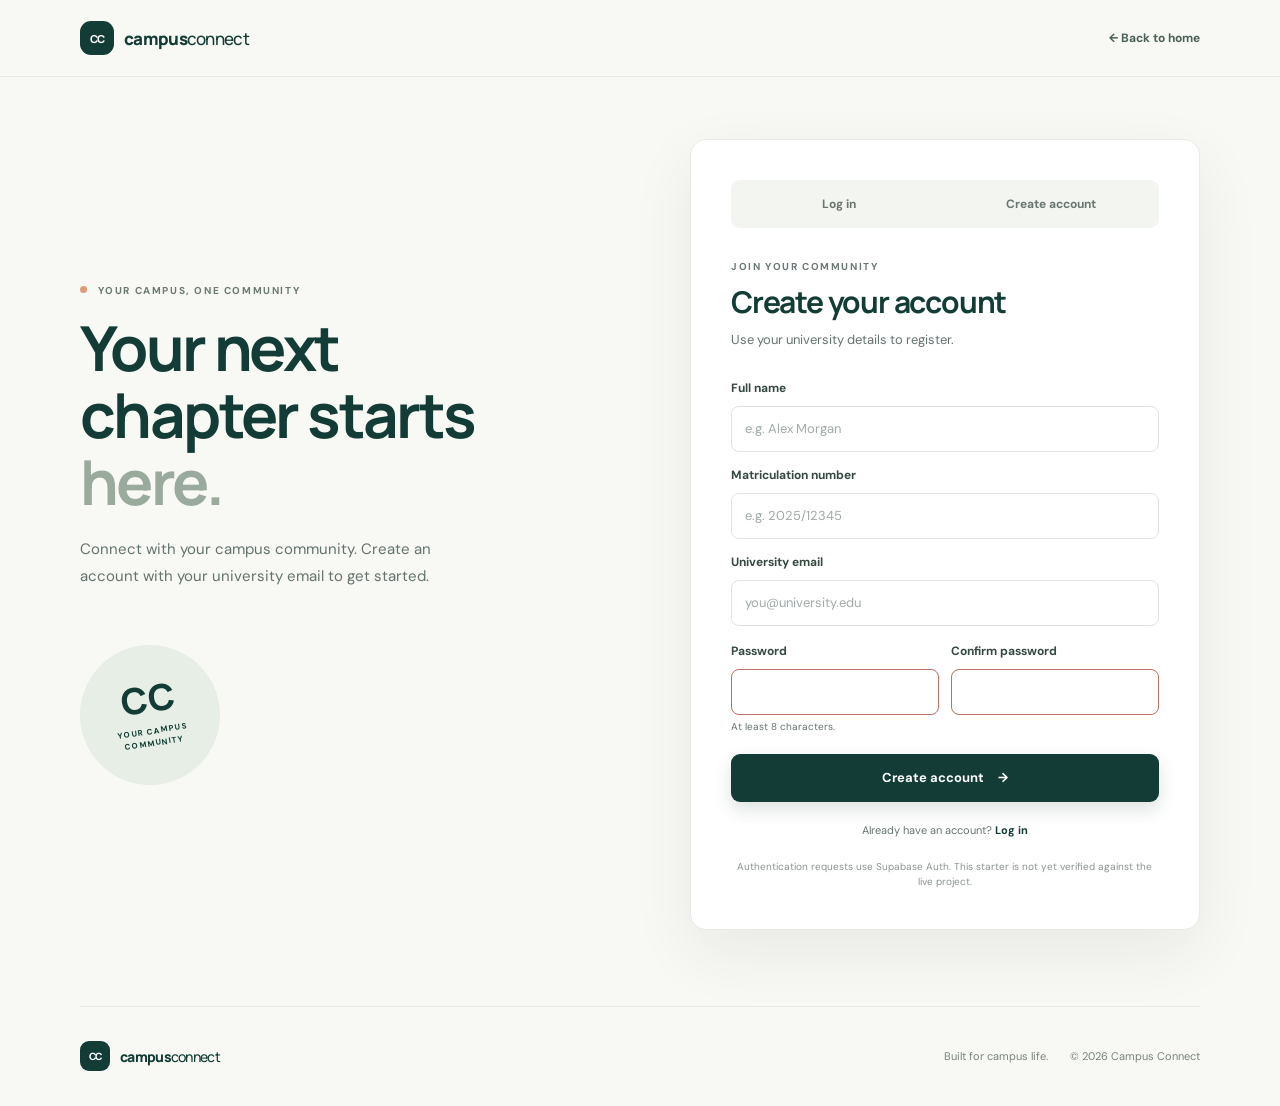
==== auth.html @ 86594ec3 "Add Supabase Auth client and student account interfaces" ====
<!doctype html>
<html lang="en">
  <head>
    <meta charset="utf-8" />
    <meta name="viewport" content="width=device-width, initial-scale=1" />
    <meta name="theme-color" content="#123c35" />
    <meta name="description" content="Create your Campus Connect student account or log in." />
    <title>Log in — Campus Connect</title>
    <link rel="icon" href="assets/icons/icon.svg" type="image/svg+xml" />
    <link rel="manifest" href="manifest.webmanifest" />
    <link rel="preconnect" href="https://fonts.googleapis.com" />
    <link rel="preconnect" href="https://fonts.gstatic.com" crossorigin />
    <link href="https://fonts.googleapis.com/css2?family=DM+Sans:wght@400;500;600;700&family=Manrope:wght@400;500;600;700;800&display=swap" rel="stylesheet" />
    <link rel="stylesheet" href="src/css/styles.css" />
    <link rel="stylesheet" href="src/css/auth.css" />
    <script type="module" src="src/js/app.js"></script>
    <script type="module" src="src/js/auth.js"></script>
  </head>
  <body class="auth-page">
    <a class="skip-link" href="#auth-content">Skip to authentication form</a>
    <header class="site-header"><nav class="nav shell" aria-label="Main navigation">
      <a class="brand" href="index.html" aria-label="Campus Connect home"><span class="brand-mark" aria-hidden="true">CC</span><span>campus<span class="brand-light">connect</span></span></a>
      <a class="text-link" href="index.html">← Back to home</a>
    </nav></header>
    <main id="auth-content" class="auth-layout shell">
      <section class="auth-intro"><p class="eyebrow"><span class="eyebrow-dot"></span> YOUR CAMPUS, ONE COMMUNITY</p><h1>Your next chapter starts <span>here.</span></h1><p>Connect with your campus community. Create an account with your university email to get started.</p><div class="auth-stamp" aria-hidden="true">CC<br /><span>YOUR CAMPUS<br />COMMUNITY</span></div></section>
      <section class="auth-card" aria-label="Student account access">
        <div class="auth-tabs" aria-label="Authentication options">
          <a href="#login" data-auth-mode="login">Log in</a>
          <a href="#signup" data-auth-mode="signup">Create account</a>
        </div>
        <div id="auth-status" class="auth-status" role="status" aria-live="polite" hidden></div>

        <section data-auth-panel="signup">
          <p class="eyebrow">JOIN YOUR COMMUNITY</p><h2>Create your account</h2><p class="form-intro">Use your university details to register.</p>
          <form id="signup-form" novalidate>
            <label for="signup-name">Full name</label><input id="signup-name" name="fullName" type="text" autocomplete="name" minlength="3" maxlength="100" placeholder="e.g. Alex Morgan" required />
            <label for="signup-matric">Matriculation number</label><input id="signup-matric" name="matriculationNumber" type="text" autocomplete="off" minlength="3" maxlength="30" placeholder="e.g. 2025/12345" required />
            <label for="signup-email">University email</label><input id="signup-email" name="email" type="email" autocomplete="email" maxlength="254" placeholder="you@university.edu" required />
            <div class="field-row"><div><label for="signup-password">Password</label><input id="signup-password" name="password" type="password" autocomplete="new-password" minlength="8" required aria-describedby="password-help" /><small id="password-help">At least 8 characters.</small></div><div><label for="signup-confirm">Confirm password</label><input id="signup-confirm" name="confirmPassword" type="password" autocomplete="new-password" required /></div></div>
            <button class="button button-primary auth-submit" type="submit">Create account <span aria-hidden="true">→</span></button>
          </form>
          <p class="auth-switch">Already have an account? <a href="#login" data-auth-mode="login">Log in</a></p>
        </section>

        <section data-auth-panel="login" hidden>
          <p class="eyebrow">WELCOME BACK</p><h2>Log in to Campus Connect</h2><p class="form-intro">Pick up where campus life left off.</p>
          <form id="login-form">
            <label for="login-email">University email</label><input id="login-email" name="email" type="email" autocomplete="email" maxlength="254" placeholder="you@university.edu" required />
            <label for="login-password">Password</label><input id="login-password" name="password" type="password" autocomplete="current-password" required />
            <a class="forgot-link" href="#recovery" data-auth-mode="recovery">Forgot password?</a>
            <button class="button button-primary auth-submit" type="submit">Log in <span aria-hidden="true">→</span></button>
          </form>
          <p class="auth-switch">New to Campus Connect? <a href="#signup" data-auth-mode="signup">Create an account</a></p>
        </section>

        <section data-auth-panel="recovery" hidden>
          <p class="eyebrow">ACCOUNT RECOVERY</p><h2>Reset your password</h2><p class="form-intro">Enter your university email and we’ll request a recovery link.</p>
          <form id="recovery-form">
            <label for="recovery-email">University email</label><input id="recovery-email" name="email" type="email" autocomplete="email" maxlength="254" placeholder="you@university.edu" required />
            <button class="button button-primary auth-submit" type="submit">Send recovery email <span aria-hidden="true">→</span></button>
          </form>
          <p class="auth-switch"><a href="#login" data-auth-mode="login">← Back to log in</a></p>
        </section>
        <p class="auth-disclaimer">Authentication requests use Supabase Auth. This starter is not yet verified against the live project.</p>
      </section>
    </main>
    <footer class="site-footer shell"><a class="brand footer-brand" href="index.html"><span class="brand-mark" aria-hidden="true">CC</span><span>campus<span class="brand-light">connect</span></span></a><p>Built for campus life. <span>© <span id="current-year">2026</span> Campus Connect</span></p></footer>
  </body>
</html>
---- src/css/styles.css ----
:root {
  color-scheme: light;
  --forest: #123c35;
  --forest-deep: #0c302a;
  --ink: #1b302c;
  --muted: #64736e;
  --cream: #f8f8f4;
  --paper: #fff;
  --line: #e8ebe6;
  --peach: #f2b89e;
  --lilac: #d7d0f0;
  --yellow: #f3d16f;
  --font-body: 'DM Sans', sans-serif;
  --font-display: 'Manrope', sans-serif;
  font-family: var(--font-body);
  color: var(--ink);
  background: var(--cream);
  font-synthesis: none;
  text-rendering: optimizeLegibility;
  -webkit-font-smoothing: antialiased;
  -moz-osx-font-smoothing: grayscale;
}

* { box-sizing: border-box; }
html { scroll-behavior: smooth; }
body { margin: 0; min-width: 320px; }
a { color: inherit; text-decoration: none; }
button { font: inherit; }
.shell { width: min(1120px, calc(100% - 40px)); margin-inline: auto; }
.skip-link { position: absolute; top: -50px; left: 16px; z-index: 20; padding: 10px 14px; color: white; background: var(--forest); border-radius: 8px; }
.skip-link:focus { top: 12px; }

.site-header { position: relative; z-index: 5; border-bottom: 1px solid rgba(18, 60, 53, .07); }
.nav { min-height: 76px; display: flex; justify-content: space-between; align-items: center; }
.brand { display: inline-flex; gap: 10px; align-items: center; color: var(--forest); font: 800 17px var(--font-display); letter-spacing: -.7px; }
.brand-light { font-weight: 500; }
.brand-mark { display: grid; width: 34px; height: 34px; place-items: center; border-radius: 11px; color: white; background: var(--forest); font: 800 11px var(--font-display); letter-spacing: -.5px; }
.nav-links { display: flex; gap: 32px; align-items: center; color: #53625d; font-size: 13px; font-weight: 600; }
.nav-links > a:not(.button):hover, .text-link:hover { color: var(--forest); }
.menu-toggle { display: none; }
.button { min-height: 48px; display: inline-flex; align-items: center; justify-content: center; gap: 14px; padding: 0 21px; border: 1px solid transparent; border-radius: 9px; font-size: 13px; font-weight: 700; transition: transform .2s ease, background .2s ease; }
.button:hover { transform: translateY(-2px); }
.button-small { min-height: 38px; padding-inline: 17px; }
.button-outline { border-color: #d6ddd8; color: var(--forest); }
.button-outline:hover { background: white; }
.button-primary { color: white; background: var(--forest); box-shadow: 0 8px 18px rgba(18, 60, 53, .14); }
.button-primary:hover { background: var(--forest-deep); }

.hero { min-height: 580px; display: grid; grid-template-columns: 1fr 1.02fr; align-items: center; gap: 42px; padding-block: 56px 66px; }
.hero-copy { padding-block: 16px; }
.eyebrow { margin: 0 0 18px; color: #6a7972; font-size: 10px; font-weight: 700; letter-spacing: 1.6px; }
.eyebrow-dot { display: inline-block; width: 7px; height: 7px; margin-right: 7px; border-radius: 50%; background: #e09b79; vertical-align: 1px; }
h1, h2, h3, p { margin-top: 0; }
h1, h2 { color: var(--forest); font-family: var(--font-display); letter-spacing: -2.6px; }
h1 { max-width: 540px; margin-bottom: 19px; font-size: clamp(42px, 5vw, 64px); line-height: 1.08; }
h1 span, .section-heading h2 span, .community h2 span { color: #9aab9e; }
.hero-description { max-width: 435px; margin-bottom: 28px; color: var(--muted); font-size: 15px; line-height: 1.8; }
.hero-actions { display: flex; flex-wrap: wrap; align-items: center; gap: 22px; }
.text-link { color: #4a6058; font-size: 12px; font-weight: 700; }
.social-proof { display: flex; align-items: center; gap: 13px; margin-top: 40px; }
.avatar-stack { display: flex; padding-left: 4px; }
.avatar-stack span { width: 30px; height: 30px; display: grid; place-items: center; margin-left: -4px; border: 2px solid var(--cream); border-radius: 50%; color: var(--forest); background: #e8c1ad; font-size: 10px; font-weight: 700; }
.avatar-stack span:nth-child(2) { background: #c8d6bf; }.avatar-stack span:nth-child(3) { background: #d9d2ee; }.avatar-stack span:nth-child(4) { color: white; background: var(--forest); }
.social-proof p { margin: 0; color: #7a8580; font-size: 10px; line-height: 1.6; }.social-proof strong { color: #4b5c55; font-size: 11px; }

.hero-art { position: relative; height: 410px; overflow: hidden; border-radius: 20px; background: #e8eee7; }
.art-sun { position: absolute; top: 45px; right: 62px; width: 100px; height: 100px; border-radius: 50%; background: #f1d78d; }
.art-label, .art-note { position: absolute; z-index: 3; display: flex; align-items: center; gap: 8px; padding: 11px 14px; border: 1px solid rgba(255,255,255,.7); border-radius: 9px; color: #53635a; background: rgba(255,255,255,.85); box-shadow: 0 8px 20px rgba(30,60,45,.08); font-size: 10px; font-weight: 700; }
.art-label { top: 32px; left: 26px; }.sparkle { color: #db956f; font-size: 14px; }
.art-building { position: absolute; z-index: 1; bottom: 86px; left: 50%; width: 230px; transform: translateX(-50%); }
.building-roof { width: 0; height: 0; margin: auto; border-right: 128px solid transparent; border-bottom: 57px solid #718a72; border-left: 128px solid transparent; }
.building-body { position: relative; display: grid; grid-template-columns: repeat(3, 1fr); gap: 13px; width: 200px; height: 119px; margin: 0 auto; padding: 20px 24px; background: #f7f0df; box-shadow: inset 0 -7px #e6decb; }
.building-body span:not(.door) { width: 24px; height: 38px; border-radius: 12px 12px 2px 2px; background: #9cb3a0; }
.building-body .door { position: absolute; bottom: 0; left: 86px; width: 28px; height: 45px; border-radius: 14px 14px 0 0; background: #7a8d75; }
.art-ground { position: absolute; right: -15%; bottom: -96px; left: -15%; height: 190px; border-radius: 50% 50% 0 0; background: #a4b99e; }
.student { position: absolute; z-index: 2; bottom: 68px; width: 54px; height: 132px; }
.person-head { position: absolute; top: 0; left: 17px; width: 24px; height: 27px; border-radius: 50%; background: #ad7154; }
.person-body { position: absolute; top: 26px; left: 8px; width: 42px; height: 55px; border-radius: 17px 17px 8px 8px; background: #d88968; }
.person-leg { position: absolute; top: 76px; width: 13px; height: 51px; border-radius: 0 0 8px 8px; background: #38524a; }.person-leg.left { left: 12px; transform: rotate(5deg); }.person-leg.right { right: 10px; transform: rotate(-5deg); }
.person-arm { position: absolute; top: 34px; right: -8px; width: 13px; height: 48px; border-radius: 8px; background: #ad7154; transform: rotate(-25deg); }
.student-one { left: 24%; transform: scale(.88) rotate(-3deg); }.student-two { right: 23%; bottom: 64px; transform: scale(.97) rotate(4deg); }.student-two .person-head { background: #613f34; }.student-two .person-body { background: #597b68; }.student-three { right: 8%; bottom: 59px; transform: scale(.72) rotate(-5deg); }.student-three .person-head { background: #e4ad7e; }.student-three .person-body { background: #d5bd71; }
.art-note { z-index: 4; }.art-note span { color: #dc9a70; font-size: 15px; }.note-top { top: 137px; right: 16px; }.note-bottom { bottom: 25px; left: 25px; }

.features-section { padding: 84px 0 94px; background: #fff; }
.section-heading { max-width: 540px; margin: 0 auto 43px; text-align: center; }
.section-heading .eyebrow { margin-bottom: 13px; }
.section-heading h2 { margin-bottom: 12px; font-size: clamp(30px, 4vw, 42px); line-height: 1.2; }
.section-heading > p:last-child { margin: 0; color: var(--muted); font-size: 13px; line-height: 1.7; }
.feature-grid { display: grid; grid-template-columns: repeat(3, 1fr); gap: 18px; }
.feature-card { min-height: 206px; padding: 25px 24px; border: 1px solid var(--line); border-radius: 12px; background: #fff; }
.feature-icon { width: 38px; height: 38px; display: grid; place-items: center; margin-bottom: 20px; border-radius: 11px; color: var(--forest); font-size: 20px; }.icon-peach { background: #f8e6db; }.icon-lilac { background: #e9e5f6; }.icon-yellow { background: #f9f0d2; }
.feature-card h3 { margin-bottom: 8px; color: var(--forest); font: 700 15px var(--font-display); letter-spacing: -.3px; }.feature-card p { margin: 0; color: var(--muted); font-size: 12px; line-height: 1.7; }

.community { padding-block: 62px; }
.community-card { position: relative; min-height: 225px; display: flex; overflow: hidden; align-items: center; justify-content: space-between; gap: 24px; padding: 42px 54px; border-radius: 16px; color: white; background: var(--forest); }
.community-card .eyebrow { margin-bottom: 12px; color: #c1d0c4; }.community h2 { position: relative; z-index: 1; margin: 0; color: white; font-size: clamp(30px, 4vw, 42px); line-height: 1.2; }.community h2 span { color: #b6c8b7; }
.button-light { position: relative; z-index: 1; flex-shrink: 0; color: var(--forest); background: #fff; }.button-light:hover { background: #f3f5ef; }
.community-decoration { position: absolute; top: -90px; right: 28%; color: rgba(255,255,255,.055); font-size: 340px; line-height: 1; }
.site-footer { min-height: 100px; display: flex; align-items: center; justify-content: space-between; border-top: 1px solid var(--line); }
.footer-brand { font-size: 14px; }.footer-brand .brand-mark { width: 30px; height: 30px; border-radius: 9px; font-size: 10px; }
.site-footer > p { display: flex; gap: 22px; margin: 0; color: #78837e; font-size: 11px; }

@media (min-width: 1300px) { .hero { min-height: 625px; } }
@media (max-width: 800px) {
  .shell { width: min(100% - 36px, 620px); }
  .hero { min-height: auto; grid-template-columns: 1fr; gap: 35px; padding-block: 58px 55px; }
  .hero-copy { padding: 0; }.hero-art { height: min(410px, 65vw); min-height: 300px; }
  .features-section { padding-block: 67px 72px; }.feature-grid { gap: 12px; }.feature-card { padding: 20px 16px; }
  .community { padding-block: 48px; }.community-card { padding: 36px; }
}
@media (max-width: 560px) {
  .shell { width: calc(100% - 36px); }.nav { min-height: 66px; }.brand { font-size: 16px; }
  .menu-toggle { width: 40px; height: 40px; display: flex; flex-direction: column; justify-content: center; gap: 5px; padding: 9px; border: 1px solid var(--line); border-radius: 9px; background: transparent; }
  .menu-toggle span { width: 100%; height: 2px; border-radius: 2px; background: var(--forest); transition: transform .2s ease; }
  .menu-toggle[aria-expanded="true"] span:first-child { transform: translateY(7px) rotate(45deg); }.menu-toggle[aria-expanded="true"] span:nth-child(2) { opacity: 0; }.menu-toggle[aria-expanded="true"] span:last-child { transform: translateY(-7px) rotate(-45deg); }
  .nav-links { position: absolute; top: 65px; right: 0; left: 0; display: none; flex-direction: column; align-items: stretch; gap: 0; padding: 10px 18px 18px; border-bottom: 1px solid var(--line); background: var(--cream); box-shadow: 0 12px 18px rgba(20,50,40,.07); }
  .nav-links.is-open { display: flex; }.nav-links > a:not(.button) { padding: 13px 3px; }.nav-links .button { margin-top: 6px; }
  .hero { gap: 31px; padding-block: 46px 43px; }.eyebrow { font-size: 9px; }.hero h1 { max-width: 420px; margin-bottom: 15px; font-size: clamp(42px, 12vw, 56px); letter-spacing: -2.2px; }.hero-description { margin-bottom: 23px; font-size: 14px; }.hero-actions { gap: 17px; }.social-proof { margin-top: 29px; }
  .hero-art { height: 300px; min-height: 300px; border-radius: 15px; }.art-building { bottom: 62px; transform: translateX(-50%) scale(.78); transform-origin: bottom center; }.art-ground { bottom: -110px; }.art-sun { top: 42px; right: 40px; width: 76px; height: 76px; }.art-label { top: 18px; left: 14px; padding: 9px 10px; font-size: 9px; }.note-top { top: 105px; right: 8px; }.note-bottom { bottom: 15px; left: 13px; }.art-note { padding: 9px 10px; font-size: 9px; }.student { bottom: 45px; transform: scale(.72); transform-origin: bottom center; }.student-one { left: 18%; }.student-two { right: 24%; bottom: 43px; transform: scale(.79); }.student-three { right: 4%; bottom: 41px; transform: scale(.61); }
  .features-section { padding-block: 57px 58px; }.section-heading { margin-bottom: 28px; text-align: left; }.section-heading h2 { font-size: 32px; letter-spacing: -1.5px; }.feature-grid { grid-template-columns: 1fr; gap: 11px; }.feature-card { min-height: auto; display: grid; grid-template-columns: 42px 1fr; column-gap: 13px; padding: 17px; }.feature-icon { grid-row: span 2; margin: 0; }.feature-card h3 { align-self: end; margin-bottom: 5px; }.feature-card p { grid-column: 2; }
  .community { padding-block: 34px; }.community-card { min-height: 260px; flex-direction: column; align-items: flex-start; justify-content: center; gap: 22px; padding: 28px 24px; }.community h2 { font-size: 32px; letter-spacing: -1.5px; }.community-decoration { top: -13px; right: -12px; font-size: 220px; }
  .site-footer { min-height: 110px; align-items: flex-start; flex-direction: column; justify-content: center; gap: 13px; }.site-footer > p { flex-direction: column; gap: 2px; font-size: 10px; }
}
@media (prefers-reduced-motion: reduce) { *, *::before, *::after { scroll-behavior: auto !important; transition-duration: .01ms !important; animation-duration: .01ms !important; animation-iteration-count: 1 !important; } }
---- src/css/auth.css ----
.auth-page { min-height: 100vh; display: flex; flex-direction: column; }
.auth-layout { flex: 1; display: grid; grid-template-columns: minmax(0, .9fr) minmax(380px, 1fr); align-items: center; gap: clamp(42px, 8vw, 110px); padding-block: 62px 76px; }
.auth-intro { position: relative; min-height: 430px; display: flex; flex-direction: column; justify-content: center; overflow: hidden; }
.auth-intro h1 { max-width: 500px; margin-bottom: 20px; font-size: clamp(42px, 5vw, 62px); }
.auth-intro h1 span { color: #9aab9e; }
.auth-intro > p:not(.eyebrow) { max-width: 390px; color: var(--muted); font-size: 15px; line-height: 1.8; }
.auth-stamp { width: 140px; height: 140px; display: grid; align-content: center; justify-items: center; margin-top: 40px; border-radius: 50%; color: var(--forest); background: #e7eee6; font: 800 36px var(--font-display); line-height: 1; transform: rotate(-9deg); }
.auth-stamp span { margin-top: 8px; font: 700 8px var(--font-body); letter-spacing: 1.2px; line-height: 1.5; text-align: center; }
.auth-card { width: 100%; max-width: 510px; justify-self: end; padding: clamp(24px, 4vw, 40px); border: 1px solid var(--line); border-radius: 16px; background: #fff; box-shadow: 0 22px 65px rgba(27,48,44,.07); }
.auth-tabs { display: grid; grid-template-columns: 1fr 1fr; gap: 5px; margin-bottom: 32px; padding: 5px; border-radius: 9px; background: #f3f5f1; }
.auth-tabs a { padding: 11px 8px; border-radius: 7px; color: #697670; font-size: 12px; font-weight: 700; text-align: center; }
.auth-tabs a[aria-current="page"] { color: var(--forest); background: white; box-shadow: 0 2px 6px rgba(20,50,40,.08); }
.auth-card section > .eyebrow { margin-bottom: 8px; }
.auth-card h2 { margin-bottom: 8px; font-size: clamp(24px, 3vw, 30px); letter-spacing: -1.2px; }
.form-intro { margin-bottom: 24px; color: var(--muted); font-size: 13px; line-height: 1.6; }
.auth-card form { display: grid; gap: 10px; }
.auth-card label { margin-top: 5px; color: #354940; font-size: 12px; font-weight: 700; }
.auth-card input { width: 100%; min-height: 46px; padding: 11px 13px; border: 1px solid #dfe5df; border-radius: 8px; outline: none; color: var(--ink); background: #fff; font: 13px var(--font-body); }
.auth-card input::placeholder { color: #a0aaa4; }
.auth-card input:focus { border-color: #63877a; box-shadow: 0 0 0 3px rgba(99,135,122,.14); }
.auth-card input:invalid:not(:placeholder-shown) { border-color: #bf6d62; }
.field-row { display: grid; grid-template-columns: 1fr 1fr; gap: 12px; margin-top: 2px; }
.field-row > div { min-width: 0; display: flex; flex-direction: column; gap: 10px; }
.field-row small { margin-top: -5px; color: var(--muted); font-size: 10px; line-height: 1.4; }
.auth-submit { width: 100%; margin-top: 10px; }
.auth-submit:disabled { cursor: wait; opacity: .7; transform: none; }
.forgot-link { justify-self: end; margin: 3px 0 4px; color: var(--forest); font-size: 11px; font-weight: 700; }
.auth-switch { margin: 21px 0 0; color: var(--muted); font-size: 11px; text-align: center; }
.auth-switch a { color: var(--forest); font-weight: 700; }
.auth-status { margin: -14px 0 22px; padding: 12px 14px; border: 1px solid #d9e7dc; border-radius: 8px; color: #285d3b; background: #f0f7f1; font-size: 12px; line-height: 1.55; }
.auth-status[data-type="error"] { border-color: #f0d7d2; color: #8d342b; background: #fff5f2; }
.auth-disclaimer { margin: 22px 0 0; color: #89938e; font-size: 10px; line-height: 1.5; text-align: center; }
@media (max-width: 800px) {
  .auth-layout { width: min(100% - 36px, 580px); grid-template-columns: 1fr; gap: 20px; padding-block: 38px 54px; }
  .auth-intro { min-height: 0; }.auth-intro h1 { max-width: 490px; margin-bottom: 12px; font-size: clamp(38px, 8vw, 52px); }
  .auth-intro > p:not(.eyebrow) { margin-bottom: 0; font-size: 13px; }.auth-stamp { display: none; }
  .auth-card { max-width: none; justify-self: stretch; }
}
@media (max-width: 480px) {
  .auth-layout { width: calc(100% - 28px); padding-block: 28px 40px; }
  .auth-intro h1 { font-size: 40px; letter-spacing: -2px; }
  .auth-card { padding: 22px 18px; border-radius: 13px; }
  .auth-tabs { margin-bottom: 26px; }
  .field-row { grid-template-columns: 1fr; gap: 7px; }
  .field-row > div { gap: 8px; }
}
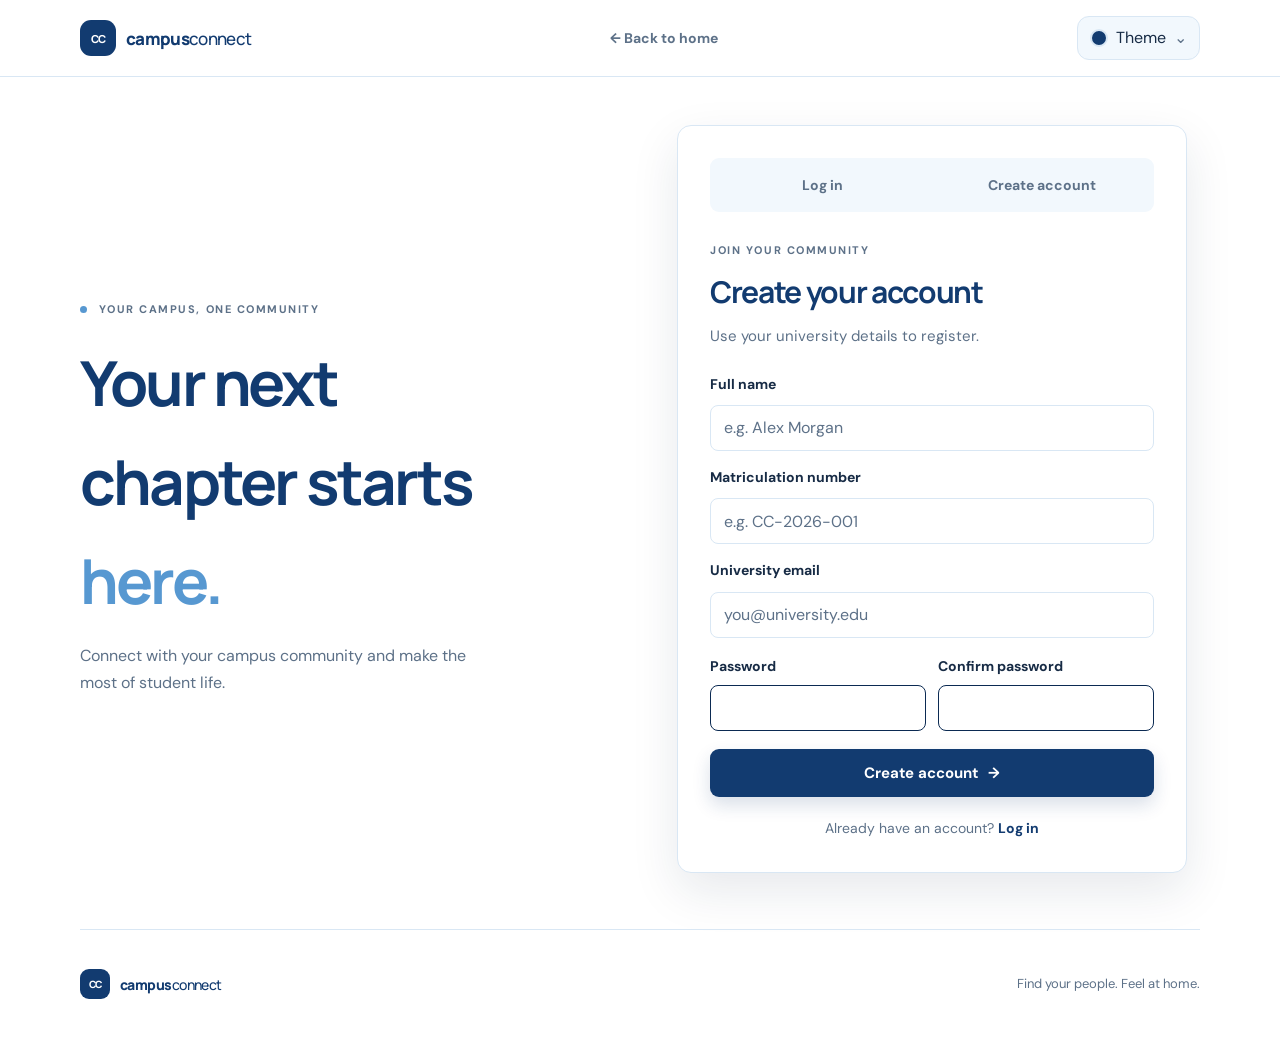
==== commit 3bf24eec: "Improve student dashboard navigation and interactions" ====
--- a/auth.html
+++ b/auth.html
@@ -18,12 +18,18 @@
   </head>
   <body class="auth-page">
     <a class="skip-link" href="#auth-content">Skip to authentication form</a>
-    <header class="site-header"><nav class="nav shell" aria-label="Main navigation">
-      <a class="brand" href="index.html" aria-label="Campus Connect home"><span class="brand-mark" aria-hidden="true">CC</span><span>campus<span class="brand-light">connect</span></span></a>
-      <a class="text-link" href="index.html">← Back to home</a>
-    </nav></header>
+    <header class="site-header">
+      <nav class="nav shell" aria-label="Main navigation">
+        <a class="brand" href="index.html" aria-label="Campus Connect home"><span class="brand-mark" aria-hidden="true">CC</span><span>campus<span class="brand-light">connect</span></span></a>
+        <a class="text-link" href="index.html">← Back to home</a>
+      </nav>
+    </header>
     <main id="auth-content" class="auth-layout shell">
-      <section class="auth-intro"><p class="eyebrow"><span class="eyebrow-dot"></span> YOUR CAMPUS, ONE COMMUNITY</p><h1>Your next chapter starts <span>here.</span></h1><p>Connect with your campus community. Create an account with your university email to get started.</p><div class="auth-stamp" aria-hidden="true">CC<br /><span>YOUR CAMPUS<br />COMMUNITY</span></div></section>
+      <section class="auth-intro">
+        <p class="eyebrow"><span class="eyebrow-dot"></span> YOUR CAMPUS, ONE COMMUNITY</p>
+        <h1>Your next chapter starts <span>here.</span></h1>
+        <p>Connect with your campus community and make the most of student life.</p>
+      </section>
       <section class="auth-card" aria-label="Student account access">
         <div class="auth-tabs" aria-label="Authentication options">
           <a href="#login" data-auth-mode="login">Log in</a>
@@ -32,22 +38,40 @@
         <div id="auth-status" class="auth-status" role="status" aria-live="polite" hidden></div>
 
         <section data-auth-panel="signup">
-          <p class="eyebrow">JOIN YOUR COMMUNITY</p><h2>Create your account</h2><p class="form-intro">Use your university details to register.</p>
+          <p class="eyebrow">JOIN YOUR COMMUNITY</p>
+          <h2>Create your account</h2>
+          <p class="form-intro">Use your university details to register.</p>
           <form id="signup-form" novalidate>
-            <label for="signup-name">Full name</label><input id="signup-name" name="fullName" type="text" autocomplete="name" minlength="3" maxlength="100" placeholder="e.g. Alex Morgan" required />
-            <label for="signup-matric">Matriculation number</label><input id="signup-matric" name="matriculationNumber" type="text" autocomplete="off" minlength="3" maxlength="30" placeholder="e.g. 2025/12345" required />
-            <label for="signup-email">University email</label><input id="signup-email" name="email" type="email" autocomplete="email" maxlength="254" placeholder="you@university.edu" required />
-            <div class="field-row"><div><label for="signup-password">Password</label><input id="signup-password" name="password" type="password" autocomplete="new-password" minlength="8" required aria-describedby="password-help" /><small id="password-help">At least 8 characters.</small></div><div><label for="signup-confirm">Confirm password</label><input id="signup-confirm" name="confirmPassword" type="password" autocomplete="new-password" required /></div></div>
+            <label for="signup-name">Full name</label>
+            <input id="signup-name" name="fullName" type="text" autocomplete="name" minlength="3" maxlength="100" placeholder="e.g. Alex Morgan" required />
+            <label for="signup-matric">Matriculation number</label>
+            <input id="signup-matric" name="matriculationNumber" type="text" autocomplete="off" minlength="3" maxlength="30" placeholder="e.g. CC-2026-001" required />
+            <label for="signup-email">University email</label>
+            <input id="signup-email" name="email" type="email" autocomplete="email" maxlength="254" placeholder="you@university.edu" required />
+            <div class="field-row">
+              <div>
+                <label for="signup-password">Password</label>
+                <input id="signup-password" name="password" type="password" autocomplete="new-password" minlength="8" required />
+              </div>
+              <div>
+                <label for="signup-confirm-password">Confirm password</label>
+                <input id="signup-confirm-password" name="confirmPassword" type="password" autocomplete="new-password" minlength="8" required />
+              </div>
+            </div>
             <button class="button button-primary auth-submit" type="submit">Create account <span aria-hidden="true">→</span></button>
           </form>
           <p class="auth-switch">Already have an account? <a href="#login" data-auth-mode="login">Log in</a></p>
         </section>
 
         <section data-auth-panel="login" hidden>
-          <p class="eyebrow">WELCOME BACK</p><h2>Log in to Campus Connect</h2><p class="form-intro">Pick up where campus life left off.</p>
+          <p class="eyebrow">WELCOME BACK</p>
+          <h2>Log in to Campus Connect</h2>
+          <p class="form-intro">Pick up where campus life left off.</p>
           <form id="login-form">
-            <label for="login-email">University email</label><input id="login-email" name="email" type="email" autocomplete="email" maxlength="254" placeholder="you@university.edu" required />
-            <label for="login-password">Password</label><input id="login-password" name="password" type="password" autocomplete="current-password" required />
+            <label for="login-email">University email</label>
+            <input id="login-email" name="email" type="email" autocomplete="email" maxlength="254" placeholder="you@university.edu" required />
+            <label for="login-password">Password</label>
+            <input id="login-password" name="password" type="password" autocomplete="current-password" required />
             <a class="forgot-link" href="#recovery" data-auth-mode="recovery">Forgot password?</a>
             <button class="button button-primary auth-submit" type="submit">Log in <span aria-hidden="true">→</span></button>
           </form>
@@ -55,16 +79,21 @@
         </section>
 
         <section data-auth-panel="recovery" hidden>
-          <p class="eyebrow">ACCOUNT RECOVERY</p><h2>Reset your password</h2><p class="form-intro">Enter your university email and we’ll request a recovery link.</p>
+          <p class="eyebrow">ACCOUNT RECOVERY</p>
+          <h2>Reset your password</h2>
+          <p class="form-intro">Enter your university email and we’ll request a recovery link.</p>
           <form id="recovery-form">
-            <label for="recovery-email">University email</label><input id="recovery-email" name="email" type="email" autocomplete="email" maxlength="254" placeholder="you@university.edu" required />
+            <label for="recovery-email">University email</label>
+            <input id="recovery-email" name="email" type="email" autocomplete="email" maxlength="254" placeholder="you@university.edu" required />
             <button class="button button-primary auth-submit" type="submit">Send recovery email <span aria-hidden="true">→</span></button>
           </form>
           <p class="auth-switch"><a href="#login" data-auth-mode="login">← Back to log in</a></p>
         </section>
-        <p class="auth-disclaimer">Authentication requests use Supabase Auth. This starter is not yet verified against the live project.</p>
       </section>
     </main>
-    <footer class="site-footer shell"><a class="brand footer-brand" href="index.html"><span class="brand-mark" aria-hidden="true">CC</span><span>campus<span class="brand-light">connect</span></span></a><p>Built for campus life. <span>© <span id="current-year">2026</span> Campus Connect</span></p></footer>
+    <footer class="site-footer shell">
+      <a class="brand footer-brand" href="index.html"><span class="brand-mark" aria-hidden="true">CC</span><span>campus<span class="brand-light">connect</span></span></a>
+      <p>Find your people. Feel at home.</p>
+    </footer>
   </body>
 </html>
--- a/src/css/styles.css
+++ b/src/css/styles.css
@@ -1,124 +1,230 @@
+:root,
+:root[data-theme="ocean"] {
+  color-scheme: light;
+  --primary: #123b70;
+  --primary-dark: #0b2a52;
+  --accent: #b9ddfc;
+  --accent-strong: #5798d1;
+  --bg: #ffffff;
+  --surface: #f2f8fd;
+  --ink: #172b45;
+  --muted: #5d7188;
+  --line: #d9e7f4;
+  --accent-soft: #eaf5ff;
+  --theme-swatch: var(--primary);
+}
+:root[data-theme="light"] {
+  color-scheme: light;
+  --primary: #4a5568;
+  --primary-dark: #2d3748;
+  --accent: #e2e8f0;
+  --accent-strong: #718096;
+  --bg: #ffffff;
+  --surface: #f7fafc;
+  --ink: #1a202c;
+  --muted: #4a5568;
+  --line: #cbd5e0;
+  --accent-soft: #edf2f7;
+  --theme-swatch: var(--muted);
+}
+:root[data-theme="midnight"] {
+  color-scheme: dark;
+  --primary: #a9c8ff;
+  --primary-dark: #8db4f5;
+  --accent: #263b5c;
+  --accent-strong: #91b7f4;
+  --bg: #111827;
+  --surface: #1f2937;
+  --ink: #e5edf8;
+  --muted: #b1bfd2;
+  --line: #3a4a60;
+  --accent-soft: #1c2a3e;
+  --theme-swatch: var(--bg);
+}
+:root[data-theme="forest"] {
+  color-scheme: light;
+  --primary: #285943;
+  --primary-dark: #194430;
+  --accent: #d1e8d8;
+  --accent-strong: #4e8b68;
+  --bg: #fbfdfb;
+  --surface: #eff6f0;
+  --ink: #1f3528;
+  --muted: #577260;
+  --line: #d3e2d6;
+  --accent-soft: #e8f2ea;
+  --theme-swatch: var(--primary);
+}
+
 :root {
-  color-scheme: light;
-  --forest: #123c35;
-  --forest-deep: #0c302a;
-  --ink: #1b302c;
-  --muted: #64736e;
-  --cream: #f8f8f4;
-  --paper: #fff;
-  --line: #e8ebe6;
-  --peach: #f2b89e;
-  --lilac: #d7d0f0;
-  --yellow: #f3d16f;
-  --font-body: 'DM Sans', sans-serif;
-  --font-display: 'Manrope', sans-serif;
+  --font-body: "DM Sans", sans-serif;
+  --font-display: "Manrope", sans-serif;
+  background: var(--bg);
+  color: var(--ink);
   font-family: var(--font-body);
-  color: var(--ink);
-  background: var(--cream);
   font-synthesis: none;
   text-rendering: optimizeLegibility;
   -webkit-font-smoothing: antialiased;
   -moz-osx-font-smoothing: grayscale;
 }
-
-* { box-sizing: border-box; }
-html { scroll-behavior: smooth; }
-body { margin: 0; min-width: 320px; }
+*, *::before, *::after { box-sizing: border-box; }
+html { min-width: 320px; scroll-behavior: smooth; }
+body { min-width: 320px; margin: 0; background: var(--bg); color: var(--ink); font-family: var(--font-body); line-height: 1.6; }
 a { color: inherit; text-decoration: none; }
-button { font: inherit; }
-.shell { width: min(1120px, calc(100% - 40px)); margin-inline: auto; }
-.skip-link { position: absolute; top: -50px; left: 16px; z-index: 20; padding: 10px 14px; color: white; background: var(--forest); border-radius: 8px; }
+button, input, select, textarea { font: inherit; }
+button { color: inherit; }
+h1, h2, h3, p { margin-top: 0; }
+h1, h2, h3 { font-family: var(--font-display); }
+h1, h2 { color: var(--primary); letter-spacing: -.045em; }
+[hidden] { display: none !important; }
+.shell { width: min(1120px, calc(100% - 36px)); margin-inline: auto; }
+.skip-link { position: absolute; z-index: 30; top: -60px; left: 16px; padding: 10px 14px; border-radius: 8px; background: var(--primary); color: var(--bg); }
 .skip-link:focus { top: 12px; }
-
-.site-header { position: relative; z-index: 5; border-bottom: 1px solid rgba(18, 60, 53, .07); }
-.nav { min-height: 76px; display: flex; justify-content: space-between; align-items: center; }
-.brand { display: inline-flex; gap: 10px; align-items: center; color: var(--forest); font: 800 17px var(--font-display); letter-spacing: -.7px; }
+.site-header { position: relative; z-index: 5; border-bottom: 1px solid var(--line); background: var(--bg); }
+.nav { min-height: 66px; display: flex; align-items: center; justify-content: space-between; gap: 14px; }
+.brand { display: inline-flex; align-items: center; gap: 10px; color: var(--primary); font: 800 17px var(--font-display); letter-spacing: -.04em; }
 .brand-light { font-weight: 500; }
-.brand-mark { display: grid; width: 34px; height: 34px; place-items: center; border-radius: 11px; color: white; background: var(--forest); font: 800 11px var(--font-display); letter-spacing: -.5px; }
-.nav-links { display: flex; gap: 32px; align-items: center; color: #53625d; font-size: 13px; font-weight: 600; }
-.nav-links > a:not(.button):hover, .text-link:hover { color: var(--forest); }
-.menu-toggle { display: none; }
-.button { min-height: 48px; display: inline-flex; align-items: center; justify-content: center; gap: 14px; padding: 0 21px; border: 1px solid transparent; border-radius: 9px; font-size: 13px; font-weight: 700; transition: transform .2s ease, background .2s ease; }
+.brand-mark { width: 36px; height: 36px; display: grid; flex: 0 0 auto; place-items: center; border-radius: 11px; background: var(--primary); color: var(--bg); font: 800 11px var(--font-display); }
+.nav-links { position: absolute; top: 100%; right: 0; left: 0; display: none; flex-direction: column; gap: 0; padding: 10px 18px 18px; border-bottom: 1px solid var(--line); background: var(--bg); color: var(--muted); font-weight: 600; }
+.nav-links.is-open { display: flex; }
+.nav-links > a:not(.button) { padding: 13px 3px; }
+.nav-links > a:not(.button):hover, .text-link:hover { color: var(--primary); }
+.menu-toggle { width: 44px; height: 44px; display: flex; flex-direction: column; justify-content: center; gap: 5px; padding: 9px; border: 1px solid var(--line); border-radius: 9px; background: var(--bg); cursor: pointer; }
+.menu-toggle span { width: 100%; height: 2px; border-radius: 2px; background: var(--primary); transition: transform .2s ease, opacity .2s ease; }
+.menu-toggle[aria-expanded="true"] span:first-child { transform: translateY(7px) rotate(45deg); }
+.menu-toggle[aria-expanded="true"] span:nth-child(2) { opacity: 0; }
+.menu-toggle[aria-expanded="true"] span:last-child { transform: translateY(-7px) rotate(-45deg); }
+.button { min-height: 48px; display: inline-flex; align-items: center; justify-content: center; gap: 10px; padding: 10px 20px; border: 1px solid transparent; border-radius: 9px; font-size: 15px; font-weight: 700; cursor: pointer; transition: transform .18s ease, background-color .18s ease; }
 .button:hover { transform: translateY(-2px); }
-.button-small { min-height: 38px; padding-inline: 17px; }
-.button-outline { border-color: #d6ddd8; color: var(--forest); }
-.button-outline:hover { background: white; }
-.button-primary { color: white; background: var(--forest); box-shadow: 0 8px 18px rgba(18, 60, 53, .14); }
-.button-primary:hover { background: var(--forest-deep); }
-
-.hero { min-height: 580px; display: grid; grid-template-columns: 1fr 1.02fr; align-items: center; gap: 42px; padding-block: 56px 66px; }
-.hero-copy { padding-block: 16px; }
-.eyebrow { margin: 0 0 18px; color: #6a7972; font-size: 10px; font-weight: 700; letter-spacing: 1.6px; }
-.eyebrow-dot { display: inline-block; width: 7px; height: 7px; margin-right: 7px; border-radius: 50%; background: #e09b79; vertical-align: 1px; }
-h1, h2, h3, p { margin-top: 0; }
-h1, h2 { color: var(--forest); font-family: var(--font-display); letter-spacing: -2.6px; }
-h1 { max-width: 540px; margin-bottom: 19px; font-size: clamp(42px, 5vw, 64px); line-height: 1.08; }
-h1 span, .section-heading h2 span, .community h2 span { color: #9aab9e; }
-.hero-description { max-width: 435px; margin-bottom: 28px; color: var(--muted); font-size: 15px; line-height: 1.8; }
-.hero-actions { display: flex; flex-wrap: wrap; align-items: center; gap: 22px; }
-.text-link { color: #4a6058; font-size: 12px; font-weight: 700; }
-.social-proof { display: flex; align-items: center; gap: 13px; margin-top: 40px; }
+.button:disabled { cursor: not-allowed; opacity: .65; }
+.button-small { min-height: 44px; }
+.button-outline { border-color: var(--line); color: var(--primary); background: transparent; }
+.button-outline:hover { background: var(--surface); }
+.button-primary { background: var(--primary); color: var(--bg); box-shadow: 0 8px 18px color-mix(in srgb, var(--primary) 16%, transparent); }
+.button-primary:hover { background: var(--primary-dark); }
+
+/* Landing page: one column at narrow widths, then split at tablet/desktop. */
+.hero { display: grid; grid-template-columns: minmax(0, 1fr); align-items: start; gap: 28px; padding-block: 42px 48px; }
+.hero-copy { padding-block: 0; }
+.eyebrow { margin: 0 0 14px; color: var(--muted); font-size: 11px; font-weight: 700; letter-spacing: .14em; }
+.eyebrow-dot { width: 7px; height: 7px; display: inline-block; margin-right: 7px; border-radius: 50%; background: var(--accent-strong); }
+.hero h1 { max-width: 540px; margin-bottom: 18px; font-size: clamp(40px, 10vw, 58px); line-height: 1.08; }
+h1 span, .section-heading h2 span, .community h2 span, .auth-intro h1 span { color: var(--accent-strong); }
+.hero-description { max-width: 435px; margin-bottom: 24px; color: var(--muted); font-size: 16px; line-height: 1.75; }
+.hero-actions { display: flex; flex-direction: column; align-items: stretch; gap: 14px; }
+.text-link { color: var(--muted); font-size: 14px; font-weight: 700; }
+.social-proof { display: flex; align-items: center; gap: 13px; margin-top: 26px; }
 .avatar-stack { display: flex; padding-left: 4px; }
-.avatar-stack span { width: 30px; height: 30px; display: grid; place-items: center; margin-left: -4px; border: 2px solid var(--cream); border-radius: 50%; color: var(--forest); background: #e8c1ad; font-size: 10px; font-weight: 700; }
-.avatar-stack span:nth-child(2) { background: #c8d6bf; }.avatar-stack span:nth-child(3) { background: #d9d2ee; }.avatar-stack span:nth-child(4) { color: white; background: var(--forest); }
-.social-proof p { margin: 0; color: #7a8580; font-size: 10px; line-height: 1.6; }.social-proof strong { color: #4b5c55; font-size: 11px; }
-
-.hero-art { position: relative; height: 410px; overflow: hidden; border-radius: 20px; background: #e8eee7; }
-.art-sun { position: absolute; top: 45px; right: 62px; width: 100px; height: 100px; border-radius: 50%; background: #f1d78d; }
-.art-label, .art-note { position: absolute; z-index: 3; display: flex; align-items: center; gap: 8px; padding: 11px 14px; border: 1px solid rgba(255,255,255,.7); border-radius: 9px; color: #53635a; background: rgba(255,255,255,.85); box-shadow: 0 8px 20px rgba(30,60,45,.08); font-size: 10px; font-weight: 700; }
-.art-label { top: 32px; left: 26px; }.sparkle { color: #db956f; font-size: 14px; }
-.art-building { position: absolute; z-index: 1; bottom: 86px; left: 50%; width: 230px; transform: translateX(-50%); }
-.building-roof { width: 0; height: 0; margin: auto; border-right: 128px solid transparent; border-bottom: 57px solid #718a72; border-left: 128px solid transparent; }
-.building-body { position: relative; display: grid; grid-template-columns: repeat(3, 1fr); gap: 13px; width: 200px; height: 119px; margin: 0 auto; padding: 20px 24px; background: #f7f0df; box-shadow: inset 0 -7px #e6decb; }
-.building-body span:not(.door) { width: 24px; height: 38px; border-radius: 12px 12px 2px 2px; background: #9cb3a0; }
-.building-body .door { position: absolute; bottom: 0; left: 86px; width: 28px; height: 45px; border-radius: 14px 14px 0 0; background: #7a8d75; }
-.art-ground { position: absolute; right: -15%; bottom: -96px; left: -15%; height: 190px; border-radius: 50% 50% 0 0; background: #a4b99e; }
-.student { position: absolute; z-index: 2; bottom: 68px; width: 54px; height: 132px; }
-.person-head { position: absolute; top: 0; left: 17px; width: 24px; height: 27px; border-radius: 50%; background: #ad7154; }
-.person-body { position: absolute; top: 26px; left: 8px; width: 42px; height: 55px; border-radius: 17px 17px 8px 8px; background: #d88968; }
-.person-leg { position: absolute; top: 76px; width: 13px; height: 51px; border-radius: 0 0 8px 8px; background: #38524a; }.person-leg.left { left: 12px; transform: rotate(5deg); }.person-leg.right { right: 10px; transform: rotate(-5deg); }
-.person-arm { position: absolute; top: 34px; right: -8px; width: 13px; height: 48px; border-radius: 8px; background: #ad7154; transform: rotate(-25deg); }
-.student-one { left: 24%; transform: scale(.88) rotate(-3deg); }.student-two { right: 23%; bottom: 64px; transform: scale(.97) rotate(4deg); }.student-two .person-head { background: #613f34; }.student-two .person-body { background: #597b68; }.student-three { right: 8%; bottom: 59px; transform: scale(.72) rotate(-5deg); }.student-three .person-head { background: #e4ad7e; }.student-three .person-body { background: #d5bd71; }
-.art-note { z-index: 4; }.art-note span { color: #dc9a70; font-size: 15px; }.note-top { top: 137px; right: 16px; }.note-bottom { bottom: 25px; left: 25px; }
-
-.features-section { padding: 84px 0 94px; background: #fff; }
-.section-heading { max-width: 540px; margin: 0 auto 43px; text-align: center; }
-.section-heading .eyebrow { margin-bottom: 13px; }
-.section-heading h2 { margin-bottom: 12px; font-size: clamp(30px, 4vw, 42px); line-height: 1.2; }
-.section-heading > p:last-child { margin: 0; color: var(--muted); font-size: 13px; line-height: 1.7; }
-.feature-grid { display: grid; grid-template-columns: repeat(3, 1fr); gap: 18px; }
-.feature-card { min-height: 206px; padding: 25px 24px; border: 1px solid var(--line); border-radius: 12px; background: #fff; }
-.feature-icon { width: 38px; height: 38px; display: grid; place-items: center; margin-bottom: 20px; border-radius: 11px; color: var(--forest); font-size: 20px; }.icon-peach { background: #f8e6db; }.icon-lilac { background: #e9e5f6; }.icon-yellow { background: #f9f0d2; }
-.feature-card h3 { margin-bottom: 8px; color: var(--forest); font: 700 15px var(--font-display); letter-spacing: -.3px; }.feature-card p { margin: 0; color: var(--muted); font-size: 12px; line-height: 1.7; }
-
-.community { padding-block: 62px; }
-.community-card { position: relative; min-height: 225px; display: flex; overflow: hidden; align-items: center; justify-content: space-between; gap: 24px; padding: 42px 54px; border-radius: 16px; color: white; background: var(--forest); }
-.community-card .eyebrow { margin-bottom: 12px; color: #c1d0c4; }.community h2 { position: relative; z-index: 1; margin: 0; color: white; font-size: clamp(30px, 4vw, 42px); line-height: 1.2; }.community h2 span { color: #b6c8b7; }
-.button-light { position: relative; z-index: 1; flex-shrink: 0; color: var(--forest); background: #fff; }.button-light:hover { background: #f3f5ef; }
-.community-decoration { position: absolute; top: -90px; right: 28%; color: rgba(255,255,255,.055); font-size: 340px; line-height: 1; }
-.site-footer { min-height: 100px; display: flex; align-items: center; justify-content: space-between; border-top: 1px solid var(--line); }
-.footer-brand { font-size: 14px; }.footer-brand .brand-mark { width: 30px; height: 30px; border-radius: 9px; font-size: 10px; }
-.site-footer > p { display: flex; gap: 22px; margin: 0; color: #78837e; font-size: 11px; }
-
-@media (min-width: 1300px) { .hero { min-height: 625px; } }
-@media (max-width: 800px) {
-  .shell { width: min(100% - 36px, 620px); }
-  .hero { min-height: auto; grid-template-columns: 1fr; gap: 35px; padding-block: 58px 55px; }
-  .hero-copy { padding: 0; }.hero-art { height: min(410px, 65vw); min-height: 300px; }
-  .features-section { padding-block: 67px 72px; }.feature-grid { gap: 12px; }.feature-card { padding: 20px 16px; }
-  .community { padding-block: 48px; }.community-card { padding: 36px; }
-}
-@media (max-width: 560px) {
-  .shell { width: calc(100% - 36px); }.nav { min-height: 66px; }.brand { font-size: 16px; }
-  .menu-toggle { width: 40px; height: 40px; display: flex; flex-direction: column; justify-content: center; gap: 5px; padding: 9px; border: 1px solid var(--line); border-radius: 9px; background: transparent; }
-  .menu-toggle span { width: 100%; height: 2px; border-radius: 2px; background: var(--forest); transition: transform .2s ease; }
-  .menu-toggle[aria-expanded="true"] span:first-child { transform: translateY(7px) rotate(45deg); }.menu-toggle[aria-expanded="true"] span:nth-child(2) { opacity: 0; }.menu-toggle[aria-expanded="true"] span:last-child { transform: translateY(-7px) rotate(-45deg); }
-  .nav-links { position: absolute; top: 65px; right: 0; left: 0; display: none; flex-direction: column; align-items: stretch; gap: 0; padding: 10px 18px 18px; border-bottom: 1px solid var(--line); background: var(--cream); box-shadow: 0 12px 18px rgba(20,50,40,.07); }
-  .nav-links.is-open { display: flex; }.nav-links > a:not(.button) { padding: 13px 3px; }.nav-links .button { margin-top: 6px; }
-  .hero { gap: 31px; padding-block: 46px 43px; }.eyebrow { font-size: 9px; }.hero h1 { max-width: 420px; margin-bottom: 15px; font-size: clamp(42px, 12vw, 56px); letter-spacing: -2.2px; }.hero-description { margin-bottom: 23px; font-size: 14px; }.hero-actions { gap: 17px; }.social-proof { margin-top: 29px; }
-  .hero-art { height: 300px; min-height: 300px; border-radius: 15px; }.art-building { bottom: 62px; transform: translateX(-50%) scale(.78); transform-origin: bottom center; }.art-ground { bottom: -110px; }.art-sun { top: 42px; right: 40px; width: 76px; height: 76px; }.art-label { top: 18px; left: 14px; padding: 9px 10px; font-size: 9px; }.note-top { top: 105px; right: 8px; }.note-bottom { bottom: 15px; left: 13px; }.art-note { padding: 9px 10px; font-size: 9px; }.student { bottom: 45px; transform: scale(.72); transform-origin: bottom center; }.student-one { left: 18%; }.student-two { right: 24%; bottom: 43px; transform: scale(.79); }.student-three { right: 4%; bottom: 41px; transform: scale(.61); }
-  .features-section { padding-block: 57px 58px; }.section-heading { margin-bottom: 28px; text-align: left; }.section-heading h2 { font-size: 32px; letter-spacing: -1.5px; }.feature-grid { grid-template-columns: 1fr; gap: 11px; }.feature-card { min-height: auto; display: grid; grid-template-columns: 42px 1fr; column-gap: 13px; padding: 17px; }.feature-icon { grid-row: span 2; margin: 0; }.feature-card h3 { align-self: end; margin-bottom: 5px; }.feature-card p { grid-column: 2; }
-  .community { padding-block: 34px; }.community-card { min-height: 260px; flex-direction: column; align-items: flex-start; justify-content: center; gap: 22px; padding: 28px 24px; }.community h2 { font-size: 32px; letter-spacing: -1.5px; }.community-decoration { top: -13px; right: -12px; font-size: 220px; }
-  .site-footer { min-height: 110px; align-items: flex-start; flex-direction: column; justify-content: center; gap: 13px; }.site-footer > p { flex-direction: column; gap: 2px; font-size: 10px; }
-}
-@media (prefers-reduced-motion: reduce) { *, *::before, *::after { scroll-behavior: auto !important; transition-duration: .01ms !important; animation-duration: .01ms !important; animation-iteration-count: 1 !important; } }
+.avatar-stack span { width: 30px; height: 30px; display: grid; place-items: center; margin-left: -4px; border: 2px solid var(--bg); border-radius: 50%; background: var(--accent-soft); color: var(--primary); font-size: 11px; font-weight: 700; }
+.avatar-stack span:nth-child(4) { background: var(--primary); color: var(--bg); }
+.social-proof p { margin: 0; color: var(--muted); font-size: 13px; line-height: 1.5; }
+.social-proof strong { color: var(--ink); }
+.hero-art { position: relative; width: 100%; height: 260px; overflow: hidden; border-radius: 18px; background: var(--accent-soft); }
+.art-sun { position: absolute; top: 30px; right: 32px; width: 72px; height: 72px; border-radius: 50%; background: var(--accent); }
+.art-label, .art-note { position: absolute; z-index: 3; display: flex; align-items: center; gap: 8px; padding: 9px 11px; border: 1px solid var(--line); border-radius: 9px; background: var(--bg); color: var(--muted); font-size: 11px; font-weight: 700; }
+.art-label { top: 16px; left: 14px; }
+.sparkle, .art-note span { color: var(--accent-strong); }
+.art-building { position: absolute; z-index: 1; bottom: 42px; left: 50%; width: 230px; transform: translateX(-50%) scale(.68); transform-origin: bottom center; }
+.building-roof { width: 0; height: 0; margin: auto; border-right: 128px solid transparent; border-bottom: 57px solid var(--primary); border-left: 128px solid transparent; }
+.building-body { position: relative; display: grid; grid-template-columns: repeat(3, 1fr); gap: 13px; width: 200px; height: 119px; margin: 0 auto; padding: 20px 24px; background: var(--bg); box-shadow: inset 0 -7px var(--accent); }
+.building-body span:not(.door) { width: 24px; height: 38px; border-radius: 12px 12px 2px 2px; background: var(--accent); }
+.building-body .door { position: absolute; bottom: 0; left: 86px; width: 28px; height: 45px; border-radius: 14px 14px 0 0; background: var(--primary); }
+.art-ground { position: absolute; right: -15%; bottom: -96px; left: -15%; height: 160px; border-radius: 50% 50% 0 0; background: var(--accent); }
+.student { position: absolute; z-index: 2; bottom: 38px; width: 54px; height: 132px; transform: scale(.65); transform-origin: bottom center; }
+.person-head { position: absolute; top: 0; left: 17px; width: 24px; height: 27px; border-radius: 50%; background: var(--primary); }
+.person-body { position: absolute; top: 26px; left: 8px; width: 42px; height: 55px; border-radius: 17px 17px 8px 8px; background: var(--accent-strong); }
+.person-leg { position: absolute; top: 76px; width: 13px; height: 51px; border-radius: 0 0 8px 8px; background: var(--primary-dark); }
+.person-leg.left { left: 12px; transform: rotate(5deg); }
+.person-leg.right { right: 12px; transform: rotate(-5deg); }
+.person-arm { position: absolute; top: 34px; right: -8px; width: 13px; height: 48px; border-radius: 8px; background: var(--primary); transform: rotate(-25deg); }
+.student-one { left: 18%; }
+.student-two { right: 20%; }
+.student-three { right: 5%; }
+.art-note { z-index: 4; }
+.note-top { top: 82px; right: 8px; }
+.note-bottom { bottom: 12px; left: 14px; }
+.features-section { padding: 56px 0; background: var(--surface); }
+.section-heading { max-width: 540px; margin: 0 auto 28px; }
+.section-heading .eyebrow { margin-bottom: 10px; }
+.section-heading h2 { margin-bottom: 12px; font-size: clamp(29px, 7vw, 40px); line-height: 1.2; }
+.section-heading > p:last-child { margin: 0; color: var(--muted); font-size: 15px; line-height: 1.7; }
+.feature-grid { display: grid; grid-template-columns: minmax(0, 1fr); gap: 14px; }
+.feature-card { min-height: 0; padding: 22px; border: 1px solid var(--line); border-radius: 12px; background: var(--bg); }
+.feature-icon { width: 40px; height: 40px; display: grid; place-items: center; margin-bottom: 16px; border-radius: 11px; background: var(--accent-soft); color: var(--primary); font-size: 20px; }
+.icon-peach, .icon-lilac, .icon-yellow { background: var(--accent-soft); }
+.feature-card h3 { margin-bottom: 8px; color: var(--primary); font: 700 17px var(--font-display); }
+.feature-card p { margin: 0; color: var(--muted); font-size: 15px; line-height: 1.65; }
+.community { padding-block: 36px; }
+.community-card { position: relative; min-height: 0; display: flex; flex-direction: column; align-items: stretch; gap: 20px; overflow: hidden; padding: 28px 22px; border-radius: 16px; background: var(--primary); color: var(--bg); }
+.community-card .eyebrow { color: var(--accent); }
+.community h2 { position: relative; z-index: 1; margin: 0; color: var(--bg); font-size: clamp(29px, 7vw, 40px); line-height: 1.2; }
+.community-card .eyebrow, .community-card h2 { position: relative; z-index: 1; }
+.button-light { position: relative; z-index: 1; background: var(--bg); color: var(--primary); }
+.button-light:hover { background: var(--surface); }
+.community-decoration { position: absolute; top: -90px; right: 10%; color: var(--accent); opacity: .16; font-size: 240px; line-height: 1; }
+.site-footer { min-height: 110px; display: flex; flex-direction: column; align-items: flex-start; justify-content: center; gap: 12px; border-top: 1px solid var(--line); }
+.footer-brand { font-size: 14px; }
+.footer-brand .brand-mark { width: 30px; height: 30px; border-radius: 9px; font-size: 10px; }
+.site-footer > p { display: flex; flex-direction: column; gap: 4px; margin: 0; color: var(--muted); font-size: 13px; }
+
+/* Shared theme picker controls. */
+.theme-picker { position: relative; z-index: 20; flex: 0 0 auto; }
+.theme-picker-trigger, .theme-picker-option { min-width: 44px; min-height: 44px; border: 1px solid var(--line); border-radius: 12px; color: var(--ink); background: var(--surface); font: inherit; cursor: pointer; -webkit-tap-highlight-color: transparent; }
+.theme-picker-trigger { display: inline-flex; align-items: center; justify-content: center; gap: 8px; padding: 8px 12px; }
+.theme-picker-trigger:hover, .theme-picker-option:hover { background: var(--accent-soft); }
+.theme-picker-trigger:focus-visible, .theme-picker-option:focus-visible { outline: 3px solid var(--accent-strong); outline-offset: 2px; }
+.theme-picker-trigger-swatch, .theme-picker-swatch { width: 18px; height: 18px; flex: 0 0 18px; border: 2px solid var(--line); border-radius: 50%; background: var(--theme-swatch, var(--primary)); }
+.theme-picker-trigger-swatch[data-theme="ocean"], .theme-picker-option[data-theme-option="ocean"] .theme-picker-swatch { --theme-swatch: #123b70; }
+.theme-picker-trigger-swatch[data-theme="light"], .theme-picker-option[data-theme-option="light"] .theme-picker-swatch { --theme-swatch: #718096; }
+.theme-picker-trigger-swatch[data-theme="midnight"], .theme-picker-option[data-theme-option="midnight"] .theme-picker-swatch { --theme-swatch: #111827; }
+.theme-picker-trigger-swatch[data-theme="forest"], .theme-picker-option[data-theme-option="forest"] .theme-picker-swatch { --theme-swatch: #285943; }
+.theme-picker-chevron { color: var(--muted); }
+.theme-picker-menu { position: fixed; top: auto; right: 12px; width: min(220px, calc(100vw - 24px)); margin-top: 8px; padding: 6px; border: 1px solid var(--line); border-radius: 14px; background: var(--bg); box-shadow: 0 12px 32px color-mix(in srgb, var(--ink) 18%, transparent); }
+.theme-picker-menu[hidden] { display: none; }
+.theme-picker-option { width: 100%; display: flex; align-items: center; gap: 12px; padding: 8px 10px; border-color: transparent; border-radius: 10px; background: transparent; text-align: left; }
+.theme-picker-option[aria-pressed="true"] { border-color: var(--line); background: var(--accent-soft); font-weight: 700; }
+.theme-picker-check { margin-left: auto; color: var(--primary); opacity: 0; }
+.theme-picker-option[aria-pressed="true"] .theme-picker-check { opacity: 1; }
+
+@media (min-width: 560px) {
+  .shell { width: min(1120px, calc(100% - 40px)); }
+  .nav { min-height: 76px; }
+  .menu-toggle { display: none; }
+  .nav-links { position: static; display: flex; flex-direction: row; align-items: center; gap: 24px; padding: 0; border: 0; background: transparent; font-size: 14px; }
+  .nav-links > a:not(.button) { padding: 0; }
+  .button-small { width: auto; min-height: 44px; padding-inline: 17px; }
+  .hero-actions { flex-direction: row; align-items: center; }
+  .hero-actions .button { width: auto; }
+  .hero-art { height: 300px; }
+  .feature-grid { grid-template-columns: repeat(2, minmax(0, 1fr)); }
+  .community-card { flex-direction: row; align-items: center; justify-content: space-between; padding: 36px; }
+  .community-card .button { width: auto; flex: 0 0 auto; }
+  .site-footer { flex-direction: row; align-items: center; justify-content: space-between; }
+  .site-footer > p { flex-direction: row; gap: 20px; }
+  .theme-picker-menu { position: absolute; top: calc(100% + 8px); right: 0; width: min(220px, calc(100vw - 24px)); margin-top: 0; }
+}
+@media (min-width: 768px) {
+  .hero { min-height: 540px; grid-template-columns: minmax(0, 1fr) minmax(0, 1fr); align-items: center; gap: 42px; padding-block: 64px; }
+  .hero-copy { padding-block: 12px; }
+  .hero h1 { font-size: clamp(44px, 5vw, 64px); }
+  .hero-art { height: 380px; }
+  .art-sun { top: 45px; right: 62px; width: 100px; height: 100px; }
+  .art-label { top: 32px; left: 26px; }
+  .art-building { bottom: 86px; transform: translateX(-50%); }
+  .art-ground { height: 190px; bottom: -96px; }
+  .student { bottom: 68px; transform: none; }
+  .student-one { left: 24%; }
+  .student-two { right: 23%; }
+  .student-three { right: 8%; transform: scale(.78); }
+  .note-top { top: 137px; right: 16px; }
+  .note-bottom { bottom: 25px; left: 25px; }
+  .features-section { padding: 72px 0 80px; }
+  .section-heading { margin-bottom: 40px; text-align: center; }
+  .feature-grid { grid-template-columns: repeat(3, minmax(0, 1fr)); gap: 18px; }
+  .feature-card { min-height: 206px; padding: 24px; }
+  .community { padding-block: 54px; }
+  .community-card { min-height: 225px; padding: 42px 54px; }
+}
+@media (prefers-reduced-motion: reduce) {
+  *, *::before, *::after { scroll-behavior: auto !important; transition-duration: .01ms !important; animation-duration: .01ms !important; animation-iteration-count: 1 !important; }
+}
--- a/src/css/auth.css
+++ b/src/css/auth.css
@@ -1,46 +1,54 @@
-.auth-page { min-height: 100vh; display: flex; flex-direction: column; }
-.auth-layout { flex: 1; display: grid; grid-template-columns: minmax(0, .9fr) minmax(380px, 1fr); align-items: center; gap: clamp(42px, 8vw, 110px); padding-block: 62px 76px; }
-.auth-intro { position: relative; min-height: 430px; display: flex; flex-direction: column; justify-content: center; overflow: hidden; }
-.auth-intro h1 { max-width: 500px; margin-bottom: 20px; font-size: clamp(42px, 5vw, 62px); }
-.auth-intro h1 span { color: #9aab9e; }
-.auth-intro > p:not(.eyebrow) { max-width: 390px; color: var(--muted); font-size: 15px; line-height: 1.8; }
-.auth-stamp { width: 140px; height: 140px; display: grid; align-content: center; justify-items: center; margin-top: 40px; border-radius: 50%; color: var(--forest); background: #e7eee6; font: 800 36px var(--font-display); line-height: 1; transform: rotate(-9deg); }
-.auth-stamp span { margin-top: 8px; font: 700 8px var(--font-body); letter-spacing: 1.2px; line-height: 1.5; text-align: center; }
-.auth-card { width: 100%; max-width: 510px; justify-self: end; padding: clamp(24px, 4vw, 40px); border: 1px solid var(--line); border-radius: 16px; background: #fff; box-shadow: 0 22px 65px rgba(27,48,44,.07); }
-.auth-tabs { display: grid; grid-template-columns: 1fr 1fr; gap: 5px; margin-bottom: 32px; padding: 5px; border-radius: 9px; background: #f3f5f1; }
-.auth-tabs a { padding: 11px 8px; border-radius: 7px; color: #697670; font-size: 12px; font-weight: 700; text-align: center; }
-.auth-tabs a[aria-current="page"] { color: var(--forest); background: white; box-shadow: 0 2px 6px rgba(20,50,40,.08); }
+.auth-page { min-height: 100vh; display: flex; flex-direction: column; background: var(--bg); color: var(--ink); }
+.auth-layout { width: min(100% - 28px, 540px); flex: 1; display: grid; grid-template-columns: minmax(0, 1fr); align-items: start; gap: 20px; padding-block: 28px 36px; }
+.auth-intro { position: relative; min-height: 0; display: flex; flex-direction: column; justify-content: flex-start; overflow: hidden; }
+.auth-intro h1 { max-width: 500px; margin-bottom: 12px; color: var(--primary); font-size: clamp(38px, 9vw, 50px); }
+.auth-intro > p:not(.eyebrow) { max-width: 390px; margin-bottom: 0; color: var(--muted); font-size: 15px; line-height: 1.7; }
+.auth-stamp { display: none; }
+.auth-card { width: 100%; max-width: 510px; justify-self: center; padding: 22px 18px; border: 1px solid var(--line); border-radius: 14px; background: var(--bg); box-shadow: 0 18px 48px color-mix(in srgb, var(--ink) 10%, transparent); }
+.auth-tabs { display: grid; grid-template-columns: 1fr 1fr; gap: 5px; margin-bottom: 24px; padding: 5px; border-radius: 9px; background: var(--surface); }
+.auth-tabs a { min-height: 44px; display: grid; place-items: center; padding: 8px; border-radius: 7px; color: var(--muted); font-size: 14px; font-weight: 700; text-align: center; }
+.auth-tabs a[aria-current="page"] { color: var(--primary); background: var(--bg); box-shadow: 0 2px 6px color-mix(in srgb, var(--ink) 10%, transparent); }
 .auth-card section > .eyebrow { margin-bottom: 8px; }
-.auth-card h2 { margin-bottom: 8px; font-size: clamp(24px, 3vw, 30px); letter-spacing: -1.2px; }
-.form-intro { margin-bottom: 24px; color: var(--muted); font-size: 13px; line-height: 1.6; }
+.auth-card h2 { margin-bottom: 8px; color: var(--primary); font-size: clamp(24px, 6vw, 30px); }
+.form-intro { margin-bottom: 20px; color: var(--muted); font-size: 15px; line-height: 1.6; }
 .auth-card form { display: grid; gap: 10px; }
-.auth-card label { margin-top: 5px; color: #354940; font-size: 12px; font-weight: 700; }
-.auth-card input { width: 100%; min-height: 46px; padding: 11px 13px; border: 1px solid #dfe5df; border-radius: 8px; outline: none; color: var(--ink); background: #fff; font: 13px var(--font-body); }
-.auth-card input::placeholder { color: #a0aaa4; }
-.auth-card input:focus { border-color: #63877a; box-shadow: 0 0 0 3px rgba(99,135,122,.14); }
-.auth-card input:invalid:not(:placeholder-shown) { border-color: #bf6d62; }
-.field-row { display: grid; grid-template-columns: 1fr 1fr; gap: 12px; margin-top: 2px; }
-.field-row > div { min-width: 0; display: flex; flex-direction: column; gap: 10px; }
-.field-row small { margin-top: -5px; color: var(--muted); font-size: 10px; line-height: 1.4; }
-.auth-submit { width: 100%; margin-top: 10px; }
+.auth-card label { margin-top: 5px; color: var(--ink); font-size: 14px; font-weight: 700; }
+.auth-card input { width: 100%; min-height: 46px; padding: 11px 13px; border: 1px solid var(--line); border-radius: 8px; outline: none; color: var(--ink); background: var(--bg); font: 16px var(--font-body); }
+.auth-card input::placeholder { color: var(--muted); }
+.auth-card input:focus { border-color: var(--accent-strong); box-shadow: 0 0 0 3px color-mix(in srgb, var(--accent-strong) 18%, transparent); }
+.auth-card input:invalid:not(:placeholder-shown) { border-color: var(--primary-dark); }
+.field-row { display: grid; grid-template-columns: minmax(0, 1fr); gap: 10px; margin-top: 2px; }
+.field-row > div { min-width: 0; display: flex; flex-direction: column; gap: 8px; }
+.field-row small { margin-top: -3px; color: var(--muted); font-size: 12px; line-height: 1.4; }
+.auth-submit { width: 100%; margin-top: 8px; }
 .auth-submit:disabled { cursor: wait; opacity: .7; transform: none; }
-.forgot-link { justify-self: end; margin: 3px 0 4px; color: var(--forest); font-size: 11px; font-weight: 700; }
-.auth-switch { margin: 21px 0 0; color: var(--muted); font-size: 11px; text-align: center; }
-.auth-switch a { color: var(--forest); font-weight: 700; }
-.auth-status { margin: -14px 0 22px; padding: 12px 14px; border: 1px solid #d9e7dc; border-radius: 8px; color: #285d3b; background: #f0f7f1; font-size: 12px; line-height: 1.55; }
-.auth-status[data-type="error"] { border-color: #f0d7d2; color: #8d342b; background: #fff5f2; }
-.auth-disclaimer { margin: 22px 0 0; color: #89938e; font-size: 10px; line-height: 1.5; text-align: center; }
-@media (max-width: 800px) {
-  .auth-layout { width: min(100% - 36px, 580px); grid-template-columns: 1fr; gap: 20px; padding-block: 38px 54px; }
-  .auth-intro { min-height: 0; }.auth-intro h1 { max-width: 490px; margin-bottom: 12px; font-size: clamp(38px, 8vw, 52px); }
-  .auth-intro > p:not(.eyebrow) { margin-bottom: 0; font-size: 13px; }.auth-stamp { display: none; }
-  .auth-card { max-width: none; justify-self: stretch; }
+.forgot-link { justify-self: end; margin: 3px 0 4px; color: var(--primary); font-size: 14px; font-weight: 700; }
+.auth-switch { margin: 20px 0 0; color: var(--muted); font-size: 14px; text-align: center; }
+.auth-switch a { color: var(--primary); font-weight: 700; }
+.auth-status { margin: -10px 0 20px; padding: 12px 14px; border: 1px solid var(--line); border-radius: 8px; color: var(--primary); background: var(--accent-soft); font-size: 14px; line-height: 1.5; }
+.auth-status[data-type="error"] { border-color: var(--primary); }
+.auth-disclaimer { margin: 20px 0 0; color: var(--muted); font-size: 12px; line-height: 1.5; text-align: center; }
+@media (min-width: 560px) {
+  .auth-layout { width: min(100% - 40px, 580px); padding-block: 38px 48px; }
+  .auth-card { padding: 28px; }
 }
-@media (max-width: 480px) {
-  .auth-layout { width: calc(100% - 28px); padding-block: 28px 40px; }
-  .auth-intro h1 { font-size: 40px; letter-spacing: -2px; }
-  .auth-card { padding: 22px 18px; border-radius: 13px; }
-  .auth-tabs { margin-bottom: 26px; }
-  .field-row { grid-template-columns: 1fr; gap: 7px; }
-  .field-row > div { gap: 8px; }
+@media (min-width: 768px) {
+  .auth-layout { width: min(1120px, calc(100% - 40px)); grid-template-columns: minmax(0, .9fr) minmax(380px, 1fr); align-items: center; gap: clamp(42px, 8vw, 110px); padding-block: 48px 56px; }
+  .auth-intro { min-height: 0; justify-content: center; }
+  .auth-intro h1 { font-size: clamp(42px, 5vw, 62px); }
+  .auth-intro > p:not(.eyebrow) { font-size: 16px; }
+  .auth-stamp { width: 140px; height: 140px; display: grid; align-content: center; justify-items: center; margin-top: 32px; border-radius: 50%; color: var(--primary); background: var(--accent-soft); font: 800 36px var(--font-display); }
+  .auth-stamp span { margin-top: 8px; font: 700 12px var(--font-body); letter-spacing: 1.2px; line-height: 1.5; text-align: center; }
+  .auth-card { justify-self: center; padding: 32px; }
+  .auth-tabs { margin-bottom: 30px; }
+  .field-row { grid-template-columns: repeat(2, minmax(0, 1fr)); gap: 12px; }
 }
+@media (max-width: 767px) {
+  .auth-page { min-height: 100vh; }
+  .auth-layout { grid-template-columns: minmax(0, 1fr); align-items: start; justify-items: stretch; gap: 20px; padding-block: 24px 36px; }
+  .auth-intro { min-height: 0; justify-content: flex-start; }
+  .auth-card { width: 100%; max-width: none; justify-self: stretch; }
+  .auth-card input { min-height: 44px; font-size: 16px; }
+  .field-row { grid-template-columns: minmax(0, 1fr); }
+  .auth-submit { width: 100%; }
+}
